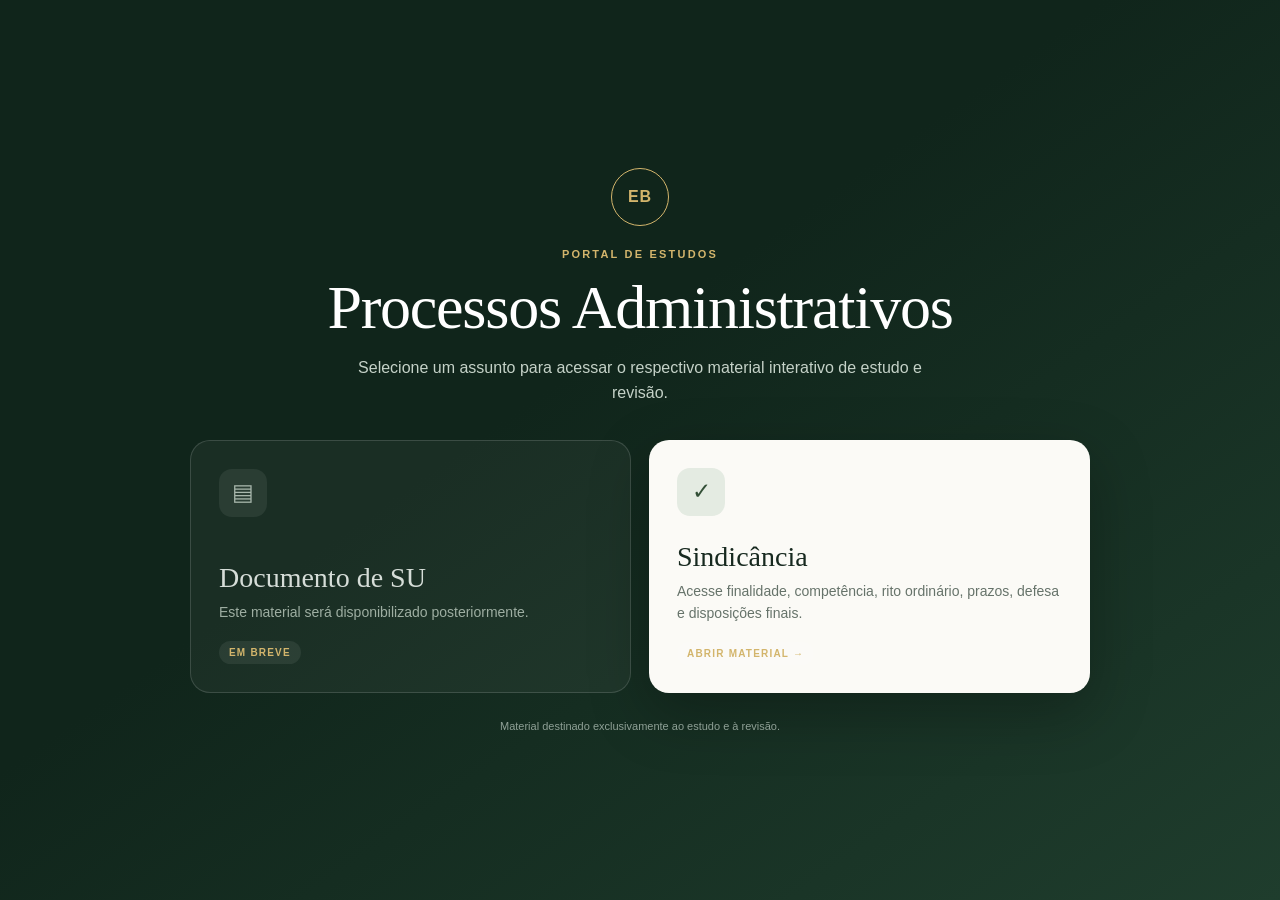
==== index.html @ 3c270062 "Otimizar portal para celulares" ====
<!doctype html>
<html lang="pt-BR">
<head>
  <meta charset="utf-8">
  <meta name="viewport" content="width=device-width,initial-scale=1">
  <title>Portal de Estudos Administrativos</title>
  <style>
    :root{--green:#173025;--olive:#324f36;--gold:#d3b56c;--cream:#f3f0e7;--paper:#fbfaf6;--ink:#17291f;--muted:#66736a}
    *{box-sizing:border-box}
    body{margin:0;min-height:100vh;background:linear-gradient(145deg,#10251b 0 43%,#1f3d2d 100%);color:#fff;font-family:Arial,sans-serif;display:grid;place-items:center;padding:24px}
    main{width:min(900px,100%)}
    header{text-align:center;margin-bottom:34px}
    .seal{width:58px;height:58px;border:1px solid var(--gold);border-radius:50%;display:grid;place-items:center;margin:0 auto 18px;color:var(--gold);font-weight:800;letter-spacing:.06em}
    .eyebrow{font-size:11px;letter-spacing:.2em;color:var(--gold);font-weight:700}
    h1{font:clamp(34px,7vw,62px) Georgia,serif;margin:10px 0 12px;letter-spacing:-.02em}
    header p{color:#c5d2c8;line-height:1.6;margin:0 auto;max-width:580px}
    .options{display:grid;grid-template-columns:1fr 1fr;gap:18px}
    .option{min-height:245px;border-radius:20px;padding:28px;display:flex;flex-direction:column;text-decoration:none;transition:.2s}
    .option .icon{width:48px;height:48px;border-radius:13px;display:grid;place-items:center;font-size:23px;margin-bottom:auto}
    .option h2{font:28px Georgia,serif;margin:25px 0 8px}
    .option p{line-height:1.55;margin:0;font-size:14px}
    .sindicancia{background:var(--paper);color:var(--ink);box-shadow:0 20px 60px #0004}
    .sindicancia .icon{background:#e4ebe2;color:var(--olive)}
    .sindicancia p{color:var(--muted)}
    .sindicancia:hover,.sindicancia:focus{transform:translateY(-5px);box-shadow:0 25px 65px #0006}
    .disabled{background:#ffffff0b;border:1px solid #ffffff25;color:#d6ddd8;cursor:not-allowed}
    .disabled .icon{background:#ffffff12;color:#a9b8ad}
    .disabled p{color:#9eaea2}
    .status{align-self:flex-start;margin-top:18px;padding:6px 10px;background:#ffffff12;border-radius:30px;color:var(--gold);font-size:10px;font-weight:bold;letter-spacing:.12em}
    footer{text-align:center;color:#8fa096;font-size:11px;margin-top:27px}
    @media(max-width:650px){
      body{min-height:100dvh;display:block;padding:max(18px,env(safe-area-inset-top)) 16px max(18px,env(safe-area-inset-bottom));background:linear-gradient(180deg,#10251b,#1f3d2d)}
      main{width:100%;max-width:520px;margin:0 auto}
      header{text-align:left;margin:0 0 24px;padding:8px 2px 0;display:grid;grid-template-columns:48px 1fr;column-gap:13px;align-items:center}
      .seal{width:48px;height:48px;margin:0;grid-row:1/3}
      .eyebrow{font-size:9px;align-self:end}
      h1{font-size:30px;line-height:1.05;margin:4px 0 0;align-self:start}
      header p{grid-column:1/-1;font-size:13px;line-height:1.45;margin:14px 0 0;color:#b9c8bc}
      .options{grid-template-columns:1fr;gap:12px}
      .option{min-height:0;border-radius:16px;padding:17px;display:grid;grid-template-columns:44px 1fr;grid-template-rows:auto auto auto;column-gap:14px;align-items:center}
      .option .icon{width:44px;height:44px;border-radius:11px;font-size:20px;margin:0;grid-row:1/3}
      .option h2{font-size:22px;line-height:1.1;margin:0 0 5px}
      .option p{font-size:12px;line-height:1.4}
      .status{grid-column:2;margin-top:11px;padding:5px 9px;font-size:9px}
      .sindicancia{order:-1;box-shadow:0 12px 30px #0003}
      .sindicancia:hover,.sindicancia:focus{transform:none}
      .disabled{opacity:.78}
      footer{margin-top:20px;font-size:10px}
    }
    @media(max-width:360px){h1{font-size:26px}.option{padding:15px}.option h2{font-size:20px}}
  </style>
</head>
<body>
  <main>
    <header>
      <div class="seal">EB</div>
      <span class="eyebrow">PORTAL DE ESTUDOS</span>
      <h1>Processos Administrativos</h1>
      <p>Selecione um assunto para acessar o respectivo material interativo de estudo e revisão.</p>
    </header>
    <section class="options">
      <div class="option disabled" aria-disabled="true">
        <div class="icon">▤</div>
        <h2>Documento de SU</h2>
        <p>Este material será disponibilizado posteriormente.</p>
        <span class="status">EM BREVE</span>
      </div>
      <a class="option sindicancia" href="sindicancia.html">
        <div class="icon">✓</div>
        <h2>Sindicância</h2>
        <p>Acesse finalidade, competência, rito ordinário, prazos, defesa e disposições finais.</p>
        <span class="status">ABRIR MATERIAL →</span>
      </a>
    </section>
    <footer>Material destinado exclusivamente ao estudo e à revisão.</footer>
  </main>
</body>
</html>
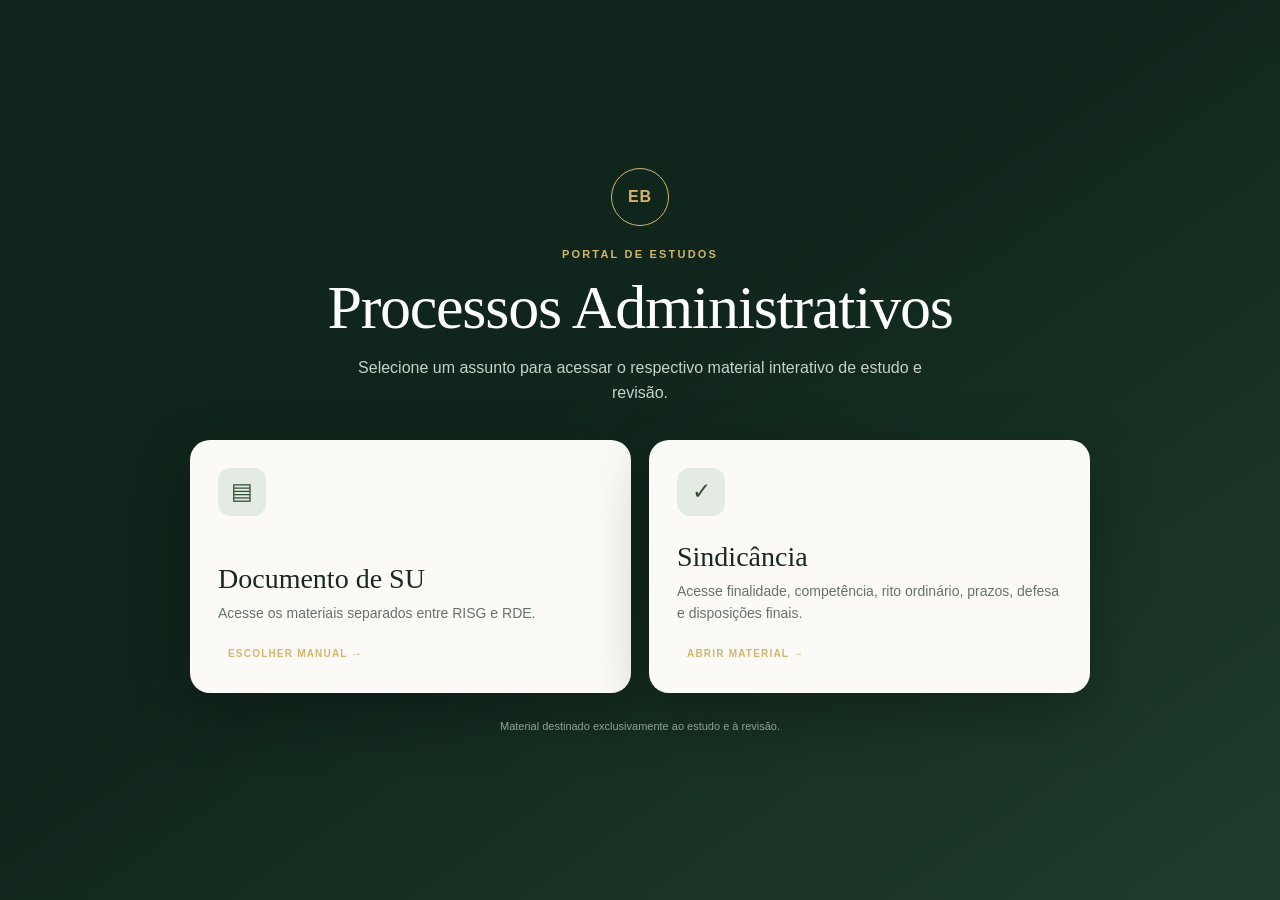
==== commit 5e248eb2: "Ativar acesso ao Documento de SU" ====
--- a/index.html
+++ b/index.html
@@ -19,10 +19,10 @@
     .option .icon{width:48px;height:48px;border-radius:13px;display:grid;place-items:center;font-size:23px;margin-bottom:auto}
     .option h2{font:28px Georgia,serif;margin:25px 0 8px}
     .option p{line-height:1.55;margin:0;font-size:14px}
-    .sindicancia{background:var(--paper);color:var(--ink);box-shadow:0 20px 60px #0004}
-    .sindicancia .icon{background:#e4ebe2;color:var(--olive)}
-    .sindicancia p{color:var(--muted)}
-    .sindicancia:hover,.sindicancia:focus{transform:translateY(-5px);box-shadow:0 25px 65px #0006}
+    .sindicancia,.documento{background:var(--paper);color:var(--ink);box-shadow:0 20px 60px #0004}
+    .sindicancia .icon,.documento .icon{background:#e4ebe2;color:var(--olive)}
+    .sindicancia p,.documento p{color:var(--muted)}
+    .sindicancia:hover,.sindicancia:focus,.documento:hover,.documento:focus{transform:translateY(-5px);box-shadow:0 25px 65px #0006}
     .disabled{background:#ffffff0b;border:1px solid #ffffff25;color:#d6ddd8;cursor:not-allowed}
     .disabled .icon{background:#ffffff12;color:#a9b8ad}
     .disabled p{color:#9eaea2}
@@ -43,7 +43,7 @@
       .option p{font-size:12px;line-height:1.4}
       .status{grid-column:2;margin-top:11px;padding:5px 9px;font-size:9px}
       .sindicancia{order:-1;box-shadow:0 12px 30px #0003}
-      .sindicancia:hover,.sindicancia:focus{transform:none}
+      .sindicancia:hover,.sindicancia:focus,.documento:hover,.documento:focus{transform:none}
       .disabled{opacity:.78}
       footer{margin-top:20px;font-size:10px}
     }
@@ -59,12 +59,12 @@
       <p>Selecione um assunto para acessar o respectivo material interativo de estudo e revisão.</p>
     </header>
     <section class="options">
-      <div class="option disabled" aria-disabled="true">
+      <a class="option documento" href="documento-su.html">
         <div class="icon">▤</div>
         <h2>Documento de SU</h2>
-        <p>Este material será disponibilizado posteriormente.</p>
-        <span class="status">EM BREVE</span>
-      </div>
+        <p>Acesse os materiais separados entre RISG e RDE.</p>
+        <span class="status">ESCOLHER MANUAL →</span>
+      </a>
       <a class="option sindicancia" href="sindicancia.html">
         <div class="icon">✓</div>
         <h2>Sindicância</h2>
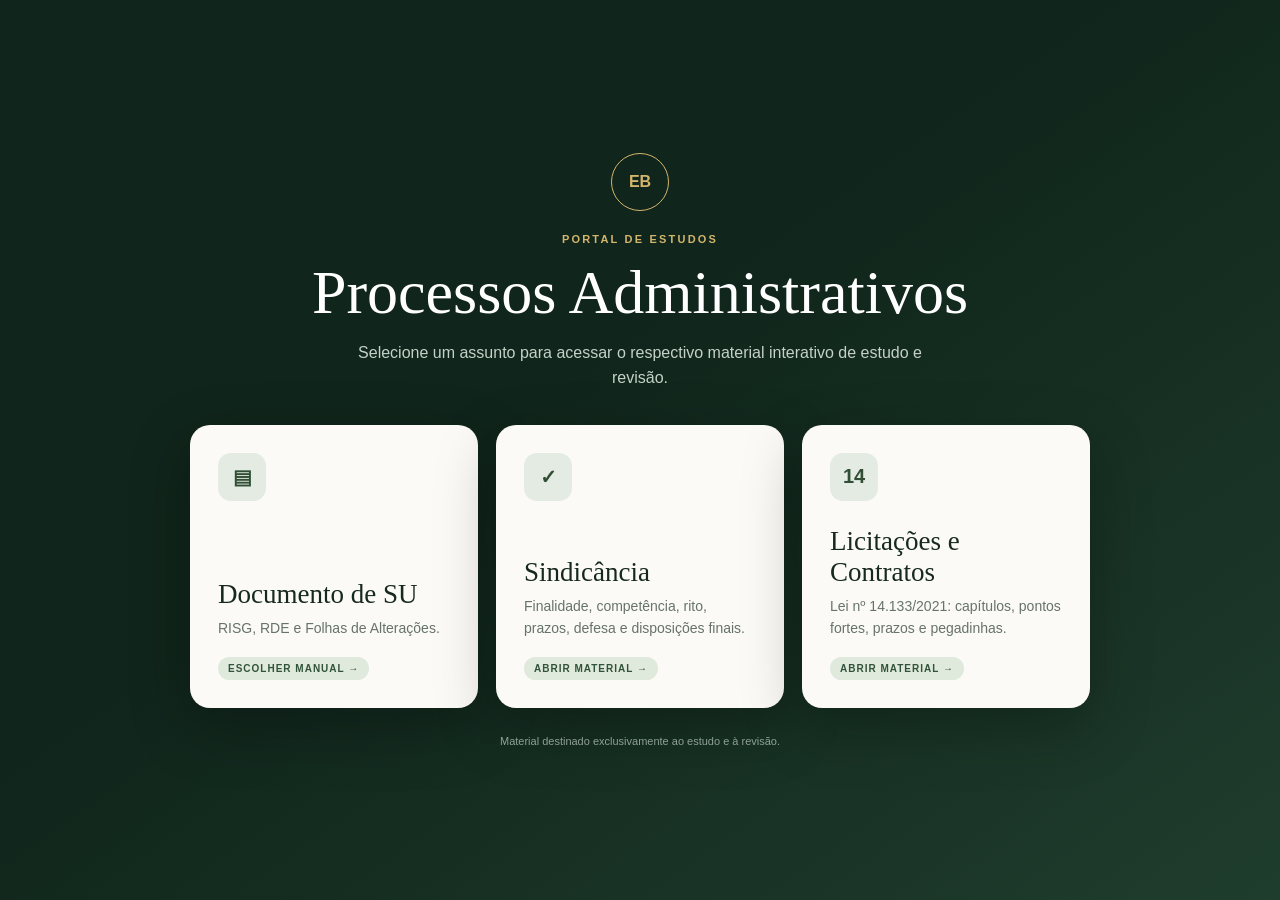
==== commit b384ccb4: "adiciona categoria de licitações e contratos" ====
--- a/index.html
+++ b/index.html
@@ -1,78 +1,2 @@
 <!doctype html>
-<html lang="pt-BR">
-<head>
-  <meta charset="utf-8">
-  <meta name="viewport" content="width=device-width,initial-scale=1">
-  <title>Portal de Estudos Administrativos</title>
-  <style>
-    :root{--green:#173025;--olive:#324f36;--gold:#d3b56c;--cream:#f3f0e7;--paper:#fbfaf6;--ink:#17291f;--muted:#66736a}
-    *{box-sizing:border-box}
-    body{margin:0;min-height:100vh;background:linear-gradient(145deg,#10251b 0 43%,#1f3d2d 100%);color:#fff;font-family:Arial,sans-serif;display:grid;place-items:center;padding:24px}
-    main{width:min(900px,100%)}
-    header{text-align:center;margin-bottom:34px}
-    .seal{width:58px;height:58px;border:1px solid var(--gold);border-radius:50%;display:grid;place-items:center;margin:0 auto 18px;color:var(--gold);font-weight:800;letter-spacing:.06em}
-    .eyebrow{font-size:11px;letter-spacing:.2em;color:var(--gold);font-weight:700}
-    h1{font:clamp(34px,7vw,62px) Georgia,serif;margin:10px 0 12px;letter-spacing:-.02em}
-    header p{color:#c5d2c8;line-height:1.6;margin:0 auto;max-width:580px}
-    .options{display:grid;grid-template-columns:1fr 1fr;gap:18px}
-    .option{min-height:245px;border-radius:20px;padding:28px;display:flex;flex-direction:column;text-decoration:none;transition:.2s}
-    .option .icon{width:48px;height:48px;border-radius:13px;display:grid;place-items:center;font-size:23px;margin-bottom:auto}
-    .option h2{font:28px Georgia,serif;margin:25px 0 8px}
-    .option p{line-height:1.55;margin:0;font-size:14px}
-    .sindicancia,.documento{background:var(--paper);color:var(--ink);box-shadow:0 20px 60px #0004}
-    .sindicancia .icon,.documento .icon{background:#e4ebe2;color:var(--olive)}
-    .sindicancia p,.documento p{color:var(--muted)}
-    .sindicancia:hover,.sindicancia:focus,.documento:hover,.documento:focus{transform:translateY(-5px);box-shadow:0 25px 65px #0006}
-    .disabled{background:#ffffff0b;border:1px solid #ffffff25;color:#d6ddd8;cursor:not-allowed}
-    .disabled .icon{background:#ffffff12;color:#a9b8ad}
-    .disabled p{color:#9eaea2}
-    .status{align-self:flex-start;margin-top:18px;padding:6px 10px;background:#ffffff12;border-radius:30px;color:var(--gold);font-size:10px;font-weight:bold;letter-spacing:.12em}
-    footer{text-align:center;color:#8fa096;font-size:11px;margin-top:27px}
-    @media(max-width:650px){
-      body{min-height:100dvh;display:block;padding:max(18px,env(safe-area-inset-top)) 16px max(18px,env(safe-area-inset-bottom));background:linear-gradient(180deg,#10251b,#1f3d2d)}
-      main{width:100%;max-width:520px;margin:0 auto}
-      header{text-align:left;margin:0 0 24px;padding:8px 2px 0;display:grid;grid-template-columns:48px 1fr;column-gap:13px;align-items:center}
-      .seal{width:48px;height:48px;margin:0;grid-row:1/3}
-      .eyebrow{font-size:9px;align-self:end}
-      h1{font-size:30px;line-height:1.05;margin:4px 0 0;align-self:start}
-      header p{grid-column:1/-1;font-size:13px;line-height:1.45;margin:14px 0 0;color:#b9c8bc}
-      .options{grid-template-columns:1fr;gap:12px}
-      .option{min-height:0;border-radius:16px;padding:17px;display:grid;grid-template-columns:44px 1fr;grid-template-rows:auto auto auto;column-gap:14px;align-items:center}
-      .option .icon{width:44px;height:44px;border-radius:11px;font-size:20px;margin:0;grid-row:1/3}
-      .option h2{font-size:22px;line-height:1.1;margin:0 0 5px}
-      .option p{font-size:12px;line-height:1.4}
-      .status{grid-column:2;margin-top:11px;padding:5px 9px;font-size:9px}
-      .sindicancia{order:-1;box-shadow:0 12px 30px #0003}
-      .sindicancia:hover,.sindicancia:focus,.documento:hover,.documento:focus{transform:none}
-      .disabled{opacity:.78}
-      footer{margin-top:20px;font-size:10px}
-    }
-    @media(max-width:360px){h1{font-size:26px}.option{padding:15px}.option h2{font-size:20px}}
-  </style>
-</head>
-<body>
-  <main>
-    <header>
-      <div class="seal">EB</div>
-      <span class="eyebrow">PORTAL DE ESTUDOS</span>
-      <h1>Processos Administrativos</h1>
-      <p>Selecione um assunto para acessar o respectivo material interativo de estudo e revisão.</p>
-    </header>
-    <section class="options">
-      <a class="option documento" href="documento-su.html">
-        <div class="icon">▤</div>
-        <h2>Documento de SU</h2>
-        <p>Acesse os materiais separados entre RISG e RDE.</p>
-        <span class="status">ESCOLHER MANUAL →</span>
-      </a>
-      <a class="option sindicancia" href="sindicancia.html">
-        <div class="icon">✓</div>
-        <h2>Sindicância</h2>
-        <p>Acesse finalidade, competência, rito ordinário, prazos, defesa e disposições finais.</p>
-        <span class="status">ABRIR MATERIAL →</span>
-      </a>
-    </section>
-    <footer>Material destinado exclusivamente ao estudo e à revisão.</footer>
-  </main>
-</body>
-</html>+<html lang="pt-BR"><head><meta charset="utf-8"><meta name="viewport" content="width=device-width,initial-scale=1"><title>Portal de Estudos Administrativos</title><style>:root{--green:#173025;--olive:#324f36;--gold:#d3b56c;--paper:#fbfaf6;--ink:#17291f;--muted:#66736a}*{box-sizing:border-box}body{margin:0;min-height:100vh;background:linear-gradient(145deg,#10251b 0 43%,#1f3d2d 100%);color:#fff;font-family:Arial,sans-serif;display:grid;place-items:center;padding:24px}main{width:min(900px,100%)}header{text-align:center;margin-bottom:34px}.seal{width:58px;height:58px;border:1px solid var(--gold);border-radius:50%;display:grid;place-items:center;margin:0 auto 18px;color:var(--gold);font-weight:800}.eyebrow{font-size:11px;letter-spacing:.2em;color:var(--gold);font-weight:700}h1{font:clamp(34px,7vw,62px) Georgia,serif;margin:10px 0 12px}header p{color:#c5d2c8;line-height:1.6;margin:0 auto;max-width:580px}.options{display:grid;grid-template-columns:repeat(3,1fr);gap:18px}.option{min-height:245px;border-radius:20px;padding:28px;display:flex;flex-direction:column;text-decoration:none;transition:.2s;background:var(--paper);color:var(--ink);box-shadow:0 20px 60px #0004}.icon{width:48px;height:48px;border-radius:13px;display:grid;place-items:center;font-size:20px;font-weight:bold;margin-bottom:auto;background:#e4ebe2;color:var(--olive)}.option h2{font:27px Georgia,serif;margin:25px 0 8px}.option p{line-height:1.55;margin:0;font-size:14px;color:var(--muted)}.option:hover{transform:translateY(-5px);box-shadow:0 25px 65px #0006}.status{align-self:flex-start;margin-top:18px;padding:6px 10px;background:#dfe9dc;border-radius:30px;color:#31533b;font-size:10px;font-weight:bold;letter-spacing:.1em}footer{text-align:center;color:#8fa096;font-size:11px;margin-top:27px}@media(max-width:700px){body{min-height:100dvh;display:block;padding:max(18px,env(safe-area-inset-top)) 16px max(18px,env(safe-area-inset-bottom));background:linear-gradient(180deg,#10251b,#1f3d2d)}main{max-width:520px;margin:auto}header{text-align:left;margin:0 0 24px;padding:8px 2px 0;display:grid;grid-template-columns:48px 1fr;column-gap:13px;align-items:center}.seal{width:48px;height:48px;margin:0;grid-row:1/3}.eyebrow{font-size:9px;align-self:end}h1{font-size:30px;line-height:1.05;margin:4px 0 0;align-self:start}header p{grid-column:1/-1;font-size:13px;line-height:1.45;margin:14px 0 0}.options{grid-template-columns:1fr;gap:12px}.option{min-height:0;border-radius:16px;padding:17px;display:grid;grid-template-columns:44px 1fr;grid-template-rows:auto auto auto;column-gap:14px;align-items:center}.icon{width:44px;height:44px;border-radius:11px;font-size:16px;margin:0;grid-row:1/3}.option h2{font-size:22px;line-height:1.1;margin:0 0 5px}.option p{font-size:12px;line-height:1.4}.status{grid-column:2;margin-top:11px;padding:5px 9px;font-size:9px}.option:hover{transform:none}footer{margin-top:20px;font-size:10px}}</style></head><body><main><header><div class="seal">EB</div><span class="eyebrow">PORTAL DE ESTUDOS</span><h1>Processos Administrativos</h1><p>Selecione um assunto para acessar o respectivo material interativo de estudo e revisão.</p></header><section class="options"><a class="option" href="documento-su.html"><div class="icon">▤</div><h2>Documento de SU</h2><p>RISG, RDE e Folhas de Alterações.</p><span class="status">ESCOLHER MANUAL →</span></a><a class="option" href="sindicancia.html"><div class="icon">✓</div><h2>Sindicância</h2><p>Finalidade, competência, rito, prazos, defesa e disposições finais.</p><span class="status">ABRIR MATERIAL →</span></a><a class="option" href="licitacoes-contratos.html"><div class="icon">14</div><h2>Licitações e Contratos</h2><p>Lei nº 14.133/2021: capítulos, pontos fortes, prazos e pegadinhas.</p><span class="status">ABRIR MATERIAL →</span></a></section><footer>Material destinado exclusivamente ao estudo e à revisão.</footer></main></body></html>
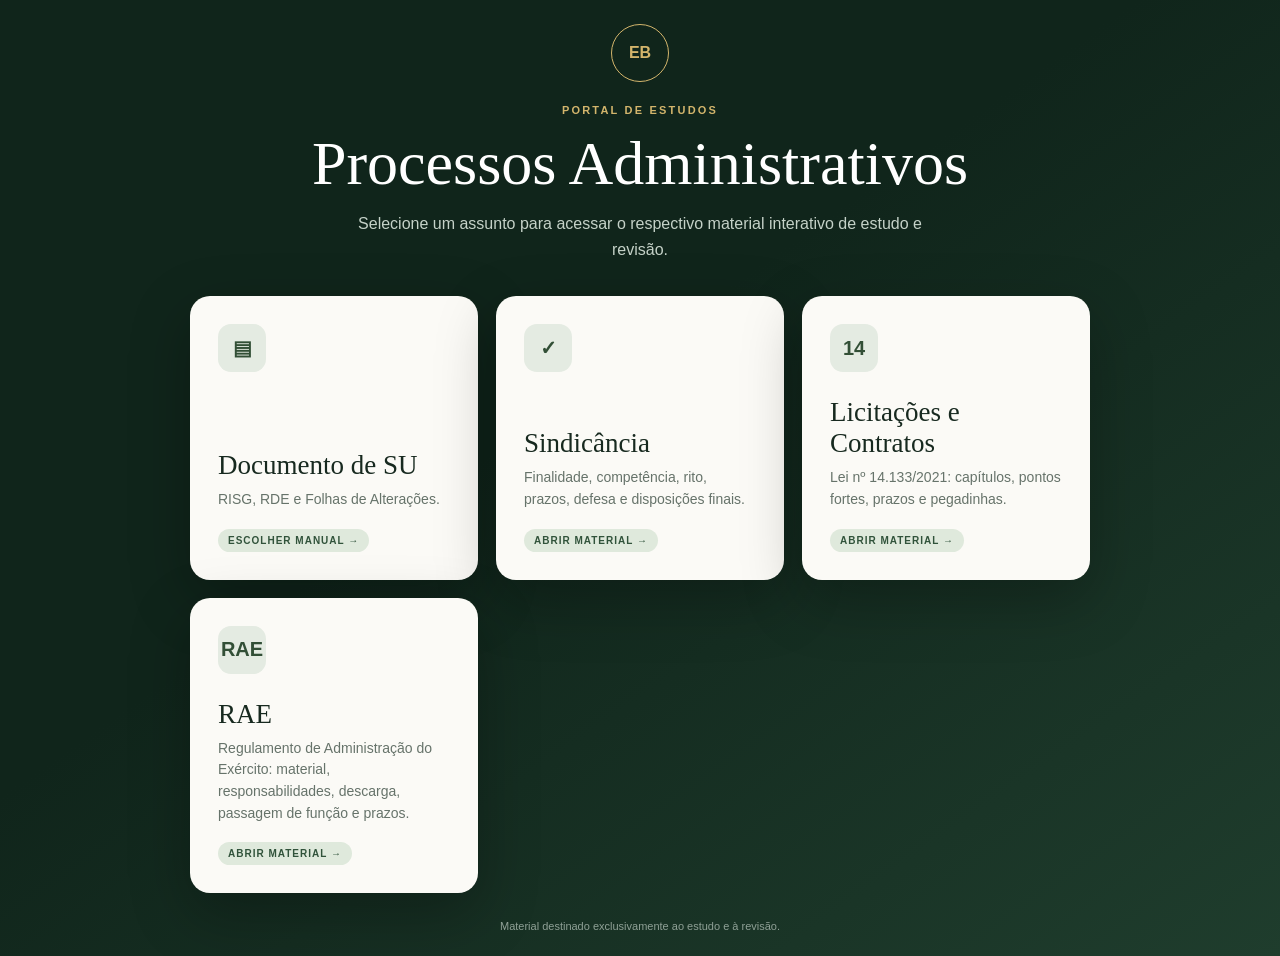
==== commit ae909937: "Adiciona RAE ao portal de estudos" ====
--- a/index.html
+++ b/index.html
@@ -1,2 +1,2 @@
 <!doctype html>
-<html lang="pt-BR"><head><meta charset="utf-8"><meta name="viewport" content="width=device-width,initial-scale=1"><title>Portal de Estudos Administrativos</title><style>:root{--green:#173025;--olive:#324f36;--gold:#d3b56c;--paper:#fbfaf6;--ink:#17291f;--muted:#66736a}*{box-sizing:border-box}body{margin:0;min-height:100vh;background:linear-gradient(145deg,#10251b 0 43%,#1f3d2d 100%);color:#fff;font-family:Arial,sans-serif;display:grid;place-items:center;padding:24px}main{width:min(900px,100%)}header{text-align:center;margin-bottom:34px}.seal{width:58px;height:58px;border:1px solid var(--gold);border-radius:50%;display:grid;place-items:center;margin:0 auto 18px;color:var(--gold);font-weight:800}.eyebrow{font-size:11px;letter-spacing:.2em;color:var(--gold);font-weight:700}h1{font:clamp(34px,7vw,62px) Georgia,serif;margin:10px 0 12px}header p{color:#c5d2c8;line-height:1.6;margin:0 auto;max-width:580px}.options{display:grid;grid-template-columns:repeat(3,1fr);gap:18px}.option{min-height:245px;border-radius:20px;padding:28px;display:flex;flex-direction:column;text-decoration:none;transition:.2s;background:var(--paper);color:var(--ink);box-shadow:0 20px 60px #0004}.icon{width:48px;height:48px;border-radius:13px;display:grid;place-items:center;font-size:20px;font-weight:bold;margin-bottom:auto;background:#e4ebe2;color:var(--olive)}.option h2{font:27px Georgia,serif;margin:25px 0 8px}.option p{line-height:1.55;margin:0;font-size:14px;color:var(--muted)}.option:hover{transform:translateY(-5px);box-shadow:0 25px 65px #0006}.status{align-self:flex-start;margin-top:18px;padding:6px 10px;background:#dfe9dc;border-radius:30px;color:#31533b;font-size:10px;font-weight:bold;letter-spacing:.1em}footer{text-align:center;color:#8fa096;font-size:11px;margin-top:27px}@media(max-width:700px){body{min-height:100dvh;display:block;padding:max(18px,env(safe-area-inset-top)) 16px max(18px,env(safe-area-inset-bottom));background:linear-gradient(180deg,#10251b,#1f3d2d)}main{max-width:520px;margin:auto}header{text-align:left;margin:0 0 24px;padding:8px 2px 0;display:grid;grid-template-columns:48px 1fr;column-gap:13px;align-items:center}.seal{width:48px;height:48px;margin:0;grid-row:1/3}.eyebrow{font-size:9px;align-self:end}h1{font-size:30px;line-height:1.05;margin:4px 0 0;align-self:start}header p{grid-column:1/-1;font-size:13px;line-height:1.45;margin:14px 0 0}.options{grid-template-columns:1fr;gap:12px}.option{min-height:0;border-radius:16px;padding:17px;display:grid;grid-template-columns:44px 1fr;grid-template-rows:auto auto auto;column-gap:14px;align-items:center}.icon{width:44px;height:44px;border-radius:11px;font-size:16px;margin:0;grid-row:1/3}.option h2{font-size:22px;line-height:1.1;margin:0 0 5px}.option p{font-size:12px;line-height:1.4}.status{grid-column:2;margin-top:11px;padding:5px 9px;font-size:9px}.option:hover{transform:none}footer{margin-top:20px;font-size:10px}}</style></head><body><main><header><div class="seal">EB</div><span class="eyebrow">PORTAL DE ESTUDOS</span><h1>Processos Administrativos</h1><p>Selecione um assunto para acessar o respectivo material interativo de estudo e revisão.</p></header><section class="options"><a class="option" href="documento-su.html"><div class="icon">▤</div><h2>Documento de SU</h2><p>RISG, RDE e Folhas de Alterações.</p><span class="status">ESCOLHER MANUAL →</span></a><a class="option" href="sindicancia.html"><div class="icon">✓</div><h2>Sindicância</h2><p>Finalidade, competência, rito, prazos, defesa e disposições finais.</p><span class="status">ABRIR MATERIAL →</span></a><a class="option" href="licitacoes-contratos.html"><div class="icon">14</div><h2>Licitações e Contratos</h2><p>Lei nº 14.133/2021: capítulos, pontos fortes, prazos e pegadinhas.</p><span class="status">ABRIR MATERIAL →</span></a></section><footer>Material destinado exclusivamente ao estudo e à revisão.</footer></main></body></html>+<html lang="pt-BR"><head><meta charset="utf-8"><meta name="viewport" content="width=device-width,initial-scale=1"><title>Portal de Estudos Administrativos</title><style>:root{--green:#173025;--olive:#324f36;--gold:#d3b56c;--paper:#fbfaf6;--ink:#17291f;--muted:#66736a}*{box-sizing:border-box}body{margin:0;min-height:100vh;background:linear-gradient(145deg,#10251b 0 43%,#1f3d2d 100%);color:#fff;font-family:Arial,sans-serif;display:grid;place-items:center;padding:24px}main{width:min(900px,100%)}header{text-align:center;margin-bottom:34px}.seal{width:58px;height:58px;border:1px solid var(--gold);border-radius:50%;display:grid;place-items:center;margin:0 auto 18px;color:var(--gold);font-weight:800}.eyebrow{font-size:11px;letter-spacing:.2em;color:var(--gold);font-weight:700}h1{font:clamp(34px,7vw,62px) Georgia,serif;margin:10px 0 12px}header p{color:#c5d2c8;line-height:1.6;margin:0 auto;max-width:580px}.options{display:grid;grid-template-columns:repeat(3,1fr);gap:18px}.option{min-height:245px;border-radius:20px;padding:28px;display:flex;flex-direction:column;text-decoration:none;transition:.2s;background:var(--paper);color:var(--ink);box-shadow:0 20px 60px #0004}.icon{width:48px;height:48px;border-radius:13px;display:grid;place-items:center;font-size:20px;font-weight:bold;margin-bottom:auto;background:#e4ebe2;color:var(--olive)}.option h2{font:27px Georgia,serif;margin:25px 0 8px}.option p{line-height:1.55;margin:0;font-size:14px;color:var(--muted)}.option:hover{transform:translateY(-5px);box-shadow:0 25px 65px #0006}.status{align-self:flex-start;margin-top:18px;padding:6px 10px;background:#dfe9dc;border-radius:30px;color:#31533b;font-size:10px;font-weight:bold;letter-spacing:.1em}footer{text-align:center;color:#8fa096;font-size:11px;margin-top:27px}@media(max-width:700px){body{min-height:100dvh;display:block;padding:max(18px,env(safe-area-inset-top)) 16px max(18px,env(safe-area-inset-bottom));background:linear-gradient(180deg,#10251b,#1f3d2d)}main{max-width:520px;margin:auto}header{text-align:left;margin:0 0 24px;padding:8px 2px 0;display:grid;grid-template-columns:48px 1fr;column-gap:13px;align-items:center}.seal{width:48px;height:48px;margin:0;grid-row:1/3}.eyebrow{font-size:9px;align-self:end}h1{font-size:30px;line-height:1.05;margin:4px 0 0;align-self:start}header p{grid-column:1/-1;font-size:13px;line-height:1.45;margin:14px 0 0}.options{grid-template-columns:1fr;gap:12px}.option{min-height:0;border-radius:16px;padding:17px;display:grid;grid-template-columns:44px 1fr;grid-template-rows:auto auto auto;column-gap:14px;align-items:center}.icon{width:44px;height:44px;border-radius:11px;font-size:16px;margin:0;grid-row:1/3}.option h2{font-size:22px;line-height:1.1;margin:0 0 5px}.option p{font-size:12px;line-height:1.4}.status{grid-column:2;margin-top:11px;padding:5px 9px;font-size:9px}.option:hover{transform:none}footer{margin-top:20px;font-size:10px}}</style></head><body><main><header><div class="seal">EB</div><span class="eyebrow">PORTAL DE ESTUDOS</span><h1>Processos Administrativos</h1><p>Selecione um assunto para acessar o respectivo material interativo de estudo e revisão.</p></header><section class="options"><a class="option" href="documento-su.html"><div class="icon">▤</div><h2>Documento de SU</h2><p>RISG, RDE e Folhas de Alterações.</p><span class="status">ESCOLHER MANUAL →</span></a><a class="option" href="sindicancia.html"><div class="icon">✓</div><h2>Sindicância</h2><p>Finalidade, competência, rito, prazos, defesa e disposições finais.</p><span class="status">ABRIR MATERIAL →</span></a><a class="option" href="licitacoes-contratos.html"><div class="icon">14</div><h2>Licitações e Contratos</h2><p>Lei nº 14.133/2021: capítulos, pontos fortes, prazos e pegadinhas.</p><span class="status">ABRIR MATERIAL →</span></a><a class="option" href="rae.html"><div class="icon">RAE</div><h2>RAE</h2><p>Regulamento de Administração do Exército: material, responsabilidades, descarga, passagem de função e prazos.</p><span class="status">ABRIR MATERIAL →</span></a></section><footer>Material destinado exclusivamente ao estudo e à revisão.</footer></main></body></html>
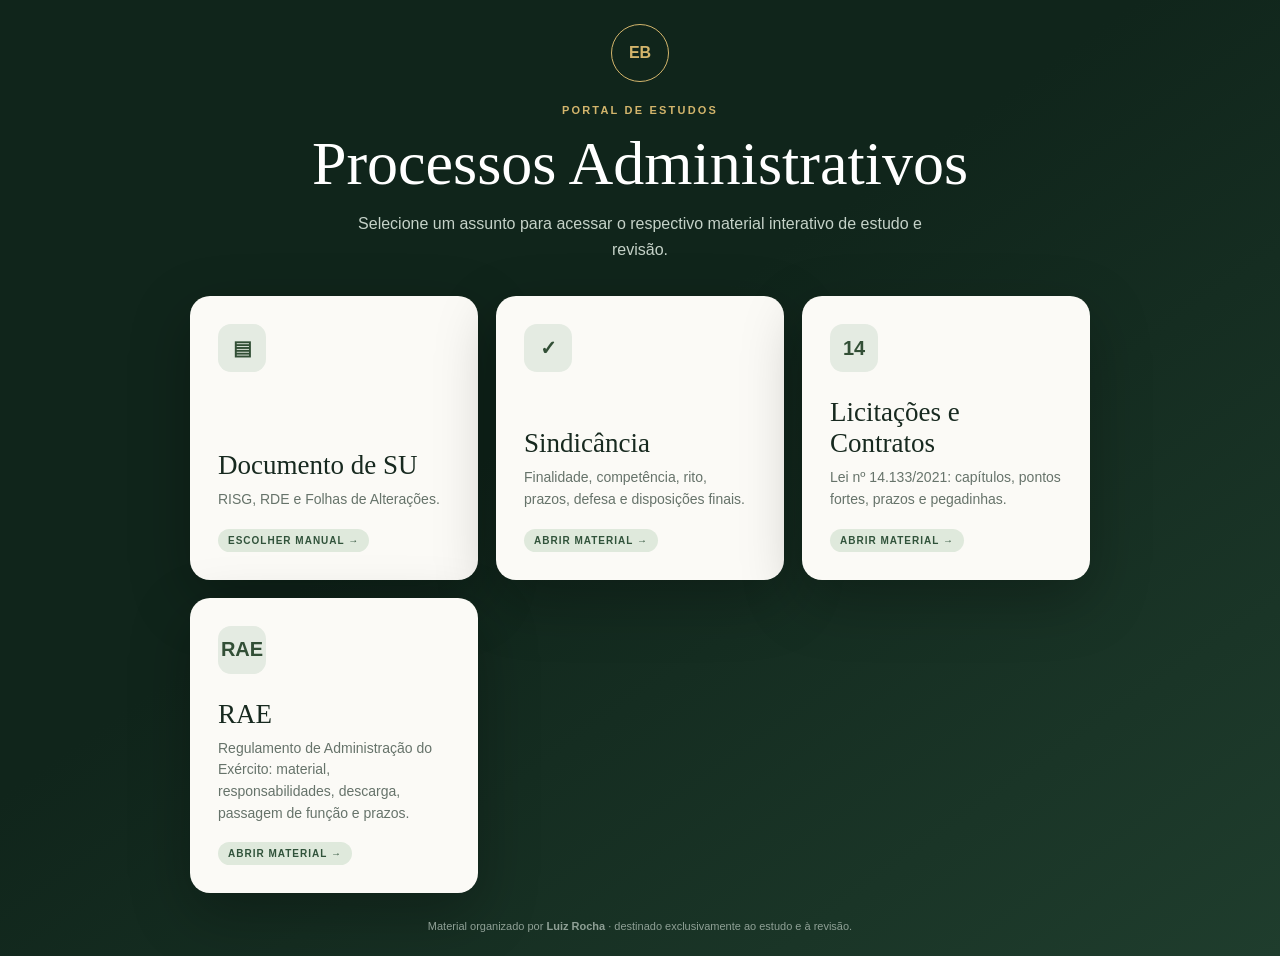
==== commit 919d21d5: "Exibe autoria no rodapé do portal" ====
--- a/index.html
+++ b/index.html
@@ -1,2 +1,2 @@
 <!doctype html>
-<html lang="pt-BR"><head><meta charset="utf-8"><meta name="viewport" content="width=device-width,initial-scale=1"><title>Portal de Estudos Administrativos</title><style>:root{--green:#173025;--olive:#324f36;--gold:#d3b56c;--paper:#fbfaf6;--ink:#17291f;--muted:#66736a}*{box-sizing:border-box}body{margin:0;min-height:100vh;background:linear-gradient(145deg,#10251b 0 43%,#1f3d2d 100%);color:#fff;font-family:Arial,sans-serif;display:grid;place-items:center;padding:24px}main{width:min(900px,100%)}header{text-align:center;margin-bottom:34px}.seal{width:58px;height:58px;border:1px solid var(--gold);border-radius:50%;display:grid;place-items:center;margin:0 auto 18px;color:var(--gold);font-weight:800}.eyebrow{font-size:11px;letter-spacing:.2em;color:var(--gold);font-weight:700}h1{font:clamp(34px,7vw,62px) Georgia,serif;margin:10px 0 12px}header p{color:#c5d2c8;line-height:1.6;margin:0 auto;max-width:580px}.options{display:grid;grid-template-columns:repeat(3,1fr);gap:18px}.option{min-height:245px;border-radius:20px;padding:28px;display:flex;flex-direction:column;text-decoration:none;transition:.2s;background:var(--paper);color:var(--ink);box-shadow:0 20px 60px #0004}.icon{width:48px;height:48px;border-radius:13px;display:grid;place-items:center;font-size:20px;font-weight:bold;margin-bottom:auto;background:#e4ebe2;color:var(--olive)}.option h2{font:27px Georgia,serif;margin:25px 0 8px}.option p{line-height:1.55;margin:0;font-size:14px;color:var(--muted)}.option:hover{transform:translateY(-5px);box-shadow:0 25px 65px #0006}.status{align-self:flex-start;margin-top:18px;padding:6px 10px;background:#dfe9dc;border-radius:30px;color:#31533b;font-size:10px;font-weight:bold;letter-spacing:.1em}footer{text-align:center;color:#8fa096;font-size:11px;margin-top:27px}@media(max-width:700px){body{min-height:100dvh;display:block;padding:max(18px,env(safe-area-inset-top)) 16px max(18px,env(safe-area-inset-bottom));background:linear-gradient(180deg,#10251b,#1f3d2d)}main{max-width:520px;margin:auto}header{text-align:left;margin:0 0 24px;padding:8px 2px 0;display:grid;grid-template-columns:48px 1fr;column-gap:13px;align-items:center}.seal{width:48px;height:48px;margin:0;grid-row:1/3}.eyebrow{font-size:9px;align-self:end}h1{font-size:30px;line-height:1.05;margin:4px 0 0;align-self:start}header p{grid-column:1/-1;font-size:13px;line-height:1.45;margin:14px 0 0}.options{grid-template-columns:1fr;gap:12px}.option{min-height:0;border-radius:16px;padding:17px;display:grid;grid-template-columns:44px 1fr;grid-template-rows:auto auto auto;column-gap:14px;align-items:center}.icon{width:44px;height:44px;border-radius:11px;font-size:16px;margin:0;grid-row:1/3}.option h2{font-size:22px;line-height:1.1;margin:0 0 5px}.option p{font-size:12px;line-height:1.4}.status{grid-column:2;margin-top:11px;padding:5px 9px;font-size:9px}.option:hover{transform:none}footer{margin-top:20px;font-size:10px}}</style></head><body><main><header><div class="seal">EB</div><span class="eyebrow">PORTAL DE ESTUDOS</span><h1>Processos Administrativos</h1><p>Selecione um assunto para acessar o respectivo material interativo de estudo e revisão.</p></header><section class="options"><a class="option" href="documento-su.html"><div class="icon">▤</div><h2>Documento de SU</h2><p>RISG, RDE e Folhas de Alterações.</p><span class="status">ESCOLHER MANUAL →</span></a><a class="option" href="sindicancia.html"><div class="icon">✓</div><h2>Sindicância</h2><p>Finalidade, competência, rito, prazos, defesa e disposições finais.</p><span class="status">ABRIR MATERIAL →</span></a><a class="option" href="licitacoes-contratos.html"><div class="icon">14</div><h2>Licitações e Contratos</h2><p>Lei nº 14.133/2021: capítulos, pontos fortes, prazos e pegadinhas.</p><span class="status">ABRIR MATERIAL →</span></a><a class="option" href="rae.html"><div class="icon">RAE</div><h2>RAE</h2><p>Regulamento de Administração do Exército: material, responsabilidades, descarga, passagem de função e prazos.</p><span class="status">ABRIR MATERIAL →</span></a></section><footer>Material destinado exclusivamente ao estudo e à revisão.</footer></main></body></html>+<html lang="pt-BR"><head><meta charset="utf-8"><meta name="viewport" content="width=device-width,initial-scale=1"><title>Portal de Estudos Administrativos</title><link rel="stylesheet" href="css/style.css"><style>:root{--green:#173025;--olive:#324f36;--gold:#d3b56c;--paper:#fbfaf6;--ink:#17291f;--muted:#66736a}body{min-height:100vh;background:linear-gradient(145deg,#10251b 0 43%,#1f3d2d 100%);color:#fff;display:grid;place-items:center;padding:24px}main{width:min(900px,100%)}header{text-align:center;margin-bottom:34px}.seal{width:58px;height:58px;border:1px solid var(--gold);border-radius:50%;display:grid;place-items:center;margin:0 auto 18px;color:var(--gold);font-weight:800}.eyebrow{font-size:11px;letter-spacing:.2em;color:var(--gold);font-weight:700}h1{font:clamp(34px,7vw,62px) Georgia,serif;margin:10px 0 12px}header p{color:#c5d2c8;line-height:1.6;margin:0 auto;max-width:580px}.options{display:grid;grid-template-columns:repeat(3,1fr);gap:18px}.option{min-height:245px;border-radius:20px;padding:28px;display:flex;flex-direction:column;text-decoration:none;transition:.2s;background:var(--paper);color:var(--ink);box-shadow:0 20px 60px #0004}.icon{width:48px;height:48px;border-radius:13px;display:grid;place-items:center;font-size:20px;font-weight:bold;margin-bottom:auto;background:#e4ebe2;color:var(--olive)}.option h2{font:27px Georgia,serif;margin:25px 0 8px}.option p{line-height:1.55;margin:0;font-size:14px;color:var(--muted)}.option:hover{transform:translateY(-5px);box-shadow:0 25px 65px #0006}.status{align-self:flex-start;margin-top:18px;padding:6px 10px;background:#dfe9dc;border-radius:30px;color:#31533b;font-size:10px;font-weight:bold;letter-spacing:.1em}footer{text-align:center;color:#8fa096;font-size:11px;margin-top:27px}@media(max-width:700px){body{min-height:100dvh;display:block;padding:max(18px,env(safe-area-inset-top)) 16px max(18px,env(safe-area-inset-bottom));background:linear-gradient(180deg,#10251b,#1f3d2d)}main{max-width:520px;margin:auto}header{text-align:left;margin:0 0 24px;padding:8px 2px 0;display:grid;grid-template-columns:48px 1fr;column-gap:13px;align-items:center}.seal{width:48px;height:48px;margin:0;grid-row:1/3}.eyebrow{font-size:9px;align-self:end}h1{font-size:30px;line-height:1.05;margin:4px 0 0;align-self:start}header p{grid-column:1/-1;font-size:13px;line-height:1.45;margin:14px 0 0}.options{grid-template-columns:1fr;gap:12px}.option{min-height:0;border-radius:16px;padding:17px;display:grid;grid-template-columns:44px 1fr;grid-template-rows:auto auto auto;column-gap:14px;align-items:center}.icon{width:44px;height:44px;border-radius:11px;font-size:16px;margin:0;grid-row:1/3}.option h2{font-size:22px;line-height:1.1;margin:0 0 5px}.option p{font-size:12px;line-height:1.4}.status{grid-column:2;margin-top:11px;padding:5px 9px;font-size:9px}.option:hover{transform:none}footer{margin-top:20px;font-size:10px}}</style></head><body><main><header><div class="seal">EB</div><span class="eyebrow">PORTAL DE ESTUDOS</span><h1>Processos Administrativos</h1><p>Selecione um assunto para acessar o respectivo material interativo de estudo e revisão.</p></header><section class="options"><a class="option" href="documento-su.html"><div class="icon">▤</div><h2>Documento de SU</h2><p>RISG, RDE e Folhas de Alterações.</p><span class="status">ESCOLHER MANUAL →</span></a><a class="option" href="sindicancia.html"><div class="icon">✓</div><h2>Sindicância</h2><p>Finalidade, competência, rito, prazos, defesa e disposições finais.</p><span class="status">ABRIR MATERIAL →</span></a><a class="option" href="licitacoes-contratos.html"><div class="icon">14</div><h2>Licitações e Contratos</h2><p>Lei nº 14.133/2021: capítulos, pontos fortes, prazos e pegadinhas.</p><span class="status">ABRIR MATERIAL →</span></a><a class="option" href="rae.html"><div class="icon">RAE</div><h2>RAE</h2><p>Regulamento de Administração do Exército: material, responsabilidades, descarga, passagem de função e prazos.</p><span class="status">ABRIR MATERIAL →</span></a></section><footer>Material organizado por <strong>Luiz Rocha</strong> · destinado exclusivamente ao estudo e à revisão.</footer></main></body></html>
--- a/css/style.css
+++ b/css/style.css
@@ -0,0 +1,145 @@
+/* ADM — base visual compartilhada
+   Componentes comuns para todas as páginas do portal. */
+
+:root {
+  --adm-green: #173025;
+  --adm-green-2: #31533b;
+  --adm-gold: #d3b56c;
+  --adm-bg: #f1efe7;
+  --adm-paper: #fbfaf6;
+  --adm-ink: #17291f;
+  --adm-muted: #66736a;
+  --adm-line: #d8d8cc;
+  --adm-red: #a84a37;
+  --adm-blue: #315f73;
+  --adm-highlight: #fff1a8;
+
+  /* aliases para manter compatibilidade com as páginas existentes */
+  --g: var(--adm-green);
+  --green: var(--adm-green);
+  --g2: var(--adm-green-2);
+  --olive: var(--adm-green-2);
+  --gold: var(--adm-gold);
+  --cream: var(--adm-bg);
+  --bg: var(--adm-bg);
+  --paper: var(--adm-paper);
+  --ink: var(--adm-ink);
+  --muted: var(--adm-muted);
+  --line: var(--adm-line);
+  --red: var(--adm-red);
+  --hl: var(--adm-highlight);
+}
+
+html { scroll-behavior: smooth; }
+* { box-sizing: border-box; }
+body { margin: 0; font-family: Arial, sans-serif; }
+button, input { font: inherit; }
+button { cursor: pointer; }
+
+/* Navegação padrão */
+.adm-actions,
+.page-actions {
+  display: flex;
+  gap: 8px;
+}
+.adm-actions a,
+.adm-actions button,
+.page-actions a,
+.page-actions button {
+  border: 1px solid #ffffff35;
+  background: var(--adm-green);
+  color: #fff;
+  text-decoration: none;
+  border-radius: 30px;
+  padding: 9px 13px;
+  font: 700 12px Arial, sans-serif;
+  cursor: pointer;
+}
+
+/* Componentes semânticos de estudo */
+.study-box {
+  border: 1px solid var(--adm-line);
+  border-left: 5px solid var(--adm-green-2);
+  background: var(--adm-paper);
+  border-radius: 12px;
+  padding: 16px 18px;
+  margin: 14px 0;
+}
+.study-box > strong:first-child {
+  display: block;
+  margin-bottom: 7px;
+  font-size: 11px;
+  letter-spacing: .08em;
+}
+.study-box p:last-child { margin-bottom: 0; }
+
+.regra { border-left-color: var(--adm-green-2); background: #e5eee3; }
+.excecao { border-left-color: var(--adm-blue); background: #e7eef1; }
+.pegadinha { border-left-color: var(--adm-red); background: #f4e7e3; }
+.decore { border-left-color: var(--adm-gold); background: #fff7df; }
+.prazo { border-left-color: var(--adm-gold); background: #f3ecdc; }
+
+.regra > strong:first-child { color: var(--adm-green-2); }
+.excecao > strong:first-child { color: var(--adm-blue); }
+.pegadinha > strong:first-child { color: var(--adm-red); }
+.decore > strong:first-child,
+.prazo > strong:first-child { color: #795c1f; }
+
+/* Chips / etiquetas */
+.adm-tag {
+  display: inline-block;
+  background: #e2eadf;
+  color: var(--adm-green-2);
+  border-radius: 30px;
+  padding: 5px 9px;
+  font-size: 10px;
+  font-weight: 800;
+  letter-spacing: .04em;
+}
+
+/* Cards compartilhados para novas páginas/refatorações */
+.adm-card {
+  background: var(--adm-paper);
+  border: 1px solid var(--adm-line);
+  border-radius: 17px;
+  padding: 20px;
+}
+.adm-card h2,
+.adm-card h3 { margin-top: 0; }
+
+/* Linha de prazo reutilizável */
+.adm-deadline {
+  display: grid;
+  grid-template-columns: 1fr auto;
+  gap: 10px;
+  align-items: center;
+  border-bottom: 1px solid var(--adm-line);
+  padding: 9px 0;
+}
+.adm-deadline strong { color: var(--adm-red); }
+
+/* Destaque para memorização */
+.adm-memory {
+  padding: 12px 14px;
+  border-radius: 11px;
+  background: var(--adm-green);
+  color: #fff;
+  line-height: 1.5;
+}
+
+/* Acessibilidade */
+a:focus-visible,
+button:focus-visible,
+input:focus-visible {
+  outline: 3px solid var(--adm-gold);
+  outline-offset: 3px;
+}
+
+@media (max-width: 700px) {
+  .adm-card { padding: 17px; border-radius: 15px; }
+  .adm-deadline { grid-template-columns: 1fr; }
+  .adm-actions a,
+  .adm-actions button,
+  .page-actions a,
+  .page-actions button { padding: 9px 11px; font-size: 11px; }
+}
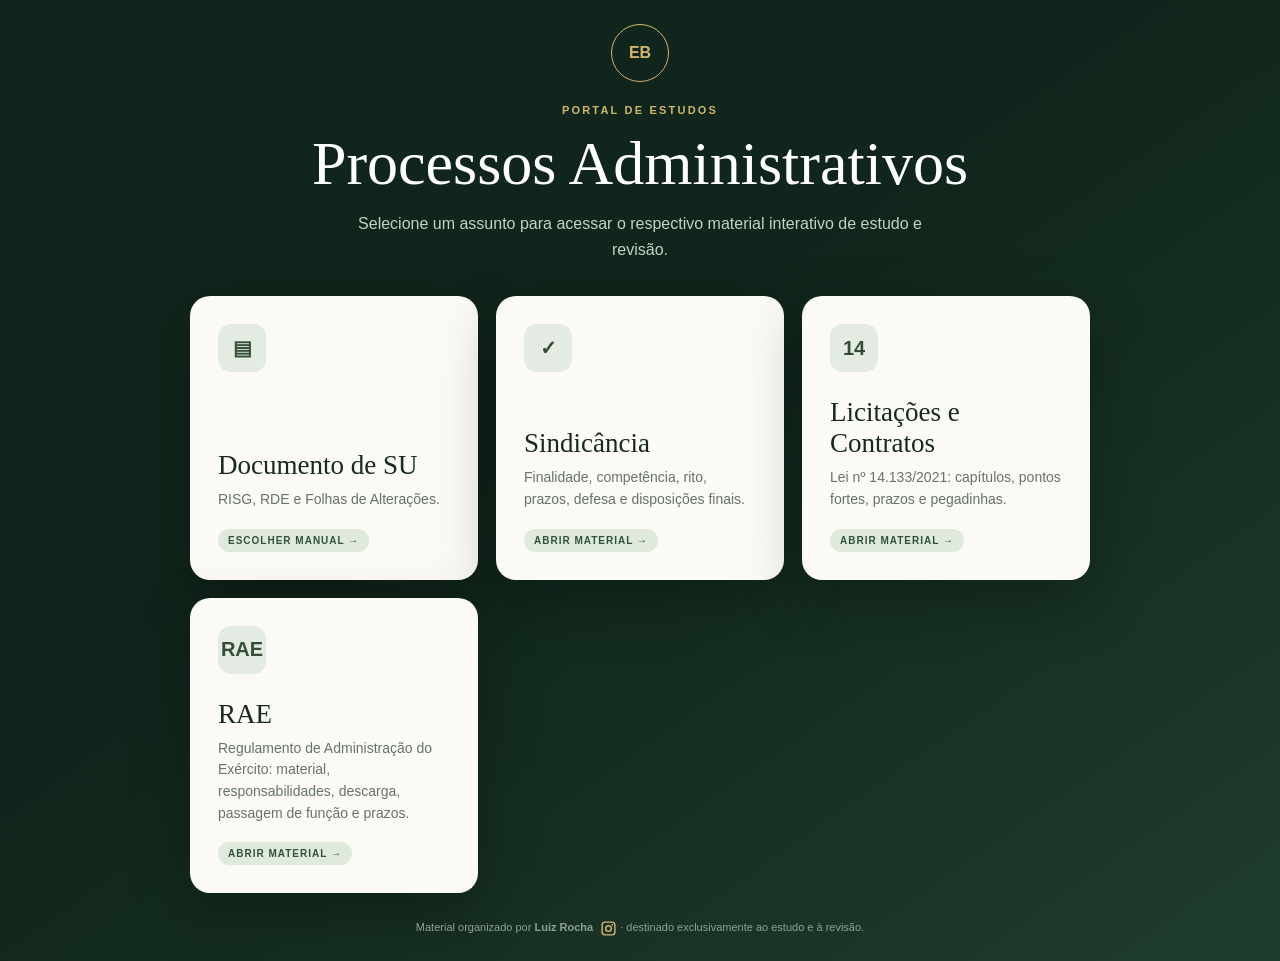
==== commit 381269f4: "Adiciona ícone do Instagram na home" ====
--- a/index.html
+++ b/index.html
@@ -1,2 +1,2 @@
 <!doctype html>
-<html lang="pt-BR"><head><meta charset="utf-8"><meta name="viewport" content="width=device-width,initial-scale=1"><title>Portal de Estudos Administrativos</title><link rel="stylesheet" href="css/style.css"><style>:root{--green:#173025;--olive:#324f36;--gold:#d3b56c;--paper:#fbfaf6;--ink:#17291f;--muted:#66736a}body{min-height:100vh;background:linear-gradient(145deg,#10251b 0 43%,#1f3d2d 100%);color:#fff;display:grid;place-items:center;padding:24px}main{width:min(900px,100%)}header{text-align:center;margin-bottom:34px}.seal{width:58px;height:58px;border:1px solid var(--gold);border-radius:50%;display:grid;place-items:center;margin:0 auto 18px;color:var(--gold);font-weight:800}.eyebrow{font-size:11px;letter-spacing:.2em;color:var(--gold);font-weight:700}h1{font:clamp(34px,7vw,62px) Georgia,serif;margin:10px 0 12px}header p{color:#c5d2c8;line-height:1.6;margin:0 auto;max-width:580px}.options{display:grid;grid-template-columns:repeat(3,1fr);gap:18px}.option{min-height:245px;border-radius:20px;padding:28px;display:flex;flex-direction:column;text-decoration:none;transition:.2s;background:var(--paper);color:var(--ink);box-shadow:0 20px 60px #0004}.icon{width:48px;height:48px;border-radius:13px;display:grid;place-items:center;font-size:20px;font-weight:bold;margin-bottom:auto;background:#e4ebe2;color:var(--olive)}.option h2{font:27px Georgia,serif;margin:25px 0 8px}.option p{line-height:1.55;margin:0;font-size:14px;color:var(--muted)}.option:hover{transform:translateY(-5px);box-shadow:0 25px 65px #0006}.status{align-self:flex-start;margin-top:18px;padding:6px 10px;background:#dfe9dc;border-radius:30px;color:#31533b;font-size:10px;font-weight:bold;letter-spacing:.1em}footer{text-align:center;color:#8fa096;font-size:11px;margin-top:27px}@media(max-width:700px){body{min-height:100dvh;display:block;padding:max(18px,env(safe-area-inset-top)) 16px max(18px,env(safe-area-inset-bottom));background:linear-gradient(180deg,#10251b,#1f3d2d)}main{max-width:520px;margin:auto}header{text-align:left;margin:0 0 24px;padding:8px 2px 0;display:grid;grid-template-columns:48px 1fr;column-gap:13px;align-items:center}.seal{width:48px;height:48px;margin:0;grid-row:1/3}.eyebrow{font-size:9px;align-self:end}h1{font-size:30px;line-height:1.05;margin:4px 0 0;align-self:start}header p{grid-column:1/-1;font-size:13px;line-height:1.45;margin:14px 0 0}.options{grid-template-columns:1fr;gap:12px}.option{min-height:0;border-radius:16px;padding:17px;display:grid;grid-template-columns:44px 1fr;grid-template-rows:auto auto auto;column-gap:14px;align-items:center}.icon{width:44px;height:44px;border-radius:11px;font-size:16px;margin:0;grid-row:1/3}.option h2{font-size:22px;line-height:1.1;margin:0 0 5px}.option p{font-size:12px;line-height:1.4}.status{grid-column:2;margin-top:11px;padding:5px 9px;font-size:9px}.option:hover{transform:none}footer{margin-top:20px;font-size:10px}}</style></head><body><main><header><div class="seal">EB</div><span class="eyebrow">PORTAL DE ESTUDOS</span><h1>Processos Administrativos</h1><p>Selecione um assunto para acessar o respectivo material interativo de estudo e revisão.</p></header><section class="options"><a class="option" href="documento-su.html"><div class="icon">▤</div><h2>Documento de SU</h2><p>RISG, RDE e Folhas de Alterações.</p><span class="status">ESCOLHER MANUAL →</span></a><a class="option" href="sindicancia.html"><div class="icon">✓</div><h2>Sindicância</h2><p>Finalidade, competência, rito, prazos, defesa e disposições finais.</p><span class="status">ABRIR MATERIAL →</span></a><a class="option" href="licitacoes-contratos.html"><div class="icon">14</div><h2>Licitações e Contratos</h2><p>Lei nº 14.133/2021: capítulos, pontos fortes, prazos e pegadinhas.</p><span class="status">ABRIR MATERIAL →</span></a><a class="option" href="rae.html"><div class="icon">RAE</div><h2>RAE</h2><p>Regulamento de Administração do Exército: material, responsabilidades, descarga, passagem de função e prazos.</p><span class="status">ABRIR MATERIAL →</span></a></section><footer>Material organizado por <strong>Luiz Rocha</strong> · destinado exclusivamente ao estudo e à revisão.</footer></main></body></html>+<html lang="pt-BR"><head><meta charset="utf-8"><meta name="viewport" content="width=device-width,initial-scale=1"><title>Portal de Estudos Administrativos</title><link rel="stylesheet" href="css/style.css"><style>:root{--green:#173025;--olive:#324f36;--gold:#d3b56c;--paper:#fbfaf6;--ink:#17291f;--muted:#66736a}body{min-height:100vh;background:linear-gradient(145deg,#10251b 0 43%,#1f3d2d 100%);color:#fff;display:grid;place-items:center;padding:24px}main{width:min(900px,100%)}header{text-align:center;margin-bottom:34px}.seal{width:58px;height:58px;border:1px solid var(--gold);border-radius:50%;display:grid;place-items:center;margin:0 auto 18px;color:var(--gold);font-weight:800}.eyebrow{font-size:11px;letter-spacing:.2em;color:var(--gold);font-weight:700}h1{font:clamp(34px,7vw,62px) Georgia,serif;margin:10px 0 12px}header p{color:#c5d2c8;line-height:1.6;margin:0 auto;max-width:580px}.options{display:grid;grid-template-columns:repeat(3,1fr);gap:18px}.option{min-height:245px;border-radius:20px;padding:28px;display:flex;flex-direction:column;text-decoration:none;transition:.2s;background:var(--paper);color:var(--ink);box-shadow:0 20px 60px #0004}.icon{width:48px;height:48px;border-radius:13px;display:grid;place-items:center;font-size:20px;font-weight:bold;margin-bottom:auto;background:#e4ebe2;color:var(--olive)}.option h2{font:27px Georgia,serif;margin:25px 0 8px}.option p{line-height:1.55;margin:0;font-size:14px;color:var(--muted)}.option:hover{transform:translateY(-5px);box-shadow:0 25px 65px #0006}.status{align-self:flex-start;margin-top:18px;padding:6px 10px;background:#dfe9dc;border-radius:30px;color:#31533b;font-size:10px;font-weight:bold;letter-spacing:.1em}footer{text-align:center;color:#8fa096;font-size:11px;margin-top:27px}.instagram{display:inline-flex;align-items:center;justify-content:center;margin-left:7px;color:var(--gold);vertical-align:middle;transition:.2s}.instagram:hover{transform:translateY(-2px);color:#fff}.instagram svg{width:17px;height:17px;fill:currentColor}@media(max-width:700px){body{min-height:100dvh;display:block;padding:max(18px,env(safe-area-inset-top)) 16px max(18px,env(safe-area-inset-bottom));background:linear-gradient(180deg,#10251b,#1f3d2d)}main{max-width:520px;margin:auto}header{text-align:left;margin:0 0 24px;padding:8px 2px 0;display:grid;grid-template-columns:48px 1fr;column-gap:13px;align-items:center}.seal{width:48px;height:48px;margin:0;grid-row:1/3}.eyebrow{font-size:9px;align-self:end}h1{font-size:30px;line-height:1.05;margin:4px 0 0;align-self:start}header p{grid-column:1/-1;font-size:13px;line-height:1.45;margin:14px 0 0}.options{grid-template-columns:1fr;gap:12px}.option{min-height:0;border-radius:16px;padding:17px;display:grid;grid-template-columns:44px 1fr;grid-template-rows:auto auto auto;column-gap:14px;align-items:center}.icon{width:44px;height:44px;border-radius:11px;font-size:16px;margin:0;grid-row:1/3}.option h2{font-size:22px;line-height:1.1;margin:0 0 5px}.option p{font-size:12px;line-height:1.4}.status{grid-column:2;margin-top:11px;padding:5px 9px;font-size:9px}.option:hover{transform:none}footer{margin-top:20px;font-size:10px}}</style></head><body><main><header><div class="seal">EB</div><span class="eyebrow">PORTAL DE ESTUDOS</span><h1>Processos Administrativos</h1><p>Selecione um assunto para acessar o respectivo material interativo de estudo e revisão.</p></header><section class="options"><a class="option" href="documento-su.html"><div class="icon">▤</div><h2>Documento de SU</h2><p>RISG, RDE e Folhas de Alterações.</p><span class="status">ESCOLHER MANUAL →</span></a><a class="option" href="sindicancia.html"><div class="icon">✓</div><h2>Sindicância</h2><p>Finalidade, competência, rito, prazos, defesa e disposições finais.</p><span class="status">ABRIR MATERIAL →</span></a><a class="option" href="licitacoes-contratos.html"><div class="icon">14</div><h2>Licitações e Contratos</h2><p>Lei nº 14.133/2021: capítulos, pontos fortes, prazos e pegadinhas.</p><span class="status">ABRIR MATERIAL →</span></a><a class="option" href="rae.html"><div class="icon">RAE</div><h2>RAE</h2><p>Regulamento de Administração do Exército: material, responsabilidades, descarga, passagem de função e prazos.</p><span class="status">ABRIR MATERIAL →</span></a></section><footer>Material organizado por <strong>Luiz Rocha</strong><a class="instagram" href="https://www.instagram.com/" target="_blank" rel="noopener noreferrer" aria-label="Instagram" title="Instagram"><svg viewBox="0 0 24 24" aria-hidden="true"><path d="M7 2h10a5 5 0 0 1 5 5v10a5 5 0 0 1-5 5H7a5 5 0 0 1-5-5V7a5 5 0 0 1 5-5Zm0 2a3 3 0 0 0-3 3v10a3 3 0 0 0 3 3h10a3 3 0 0 0 3-3V7a3 3 0 0 0-3-3H7Zm10.5 1.5a1.25 1.25 0 1 1 0 2.5 1.25 1.25 0 0 1 0-2.5ZM12 7a5 5 0 1 1 0 10 5 5 0 0 1 0-10Zm0 2a3 3 0 1 0 0 6 3 3 0 0 0 0-6Z"/></svg></a> · destinado exclusivamente ao estudo e à revisão.</footer></main></body></html>
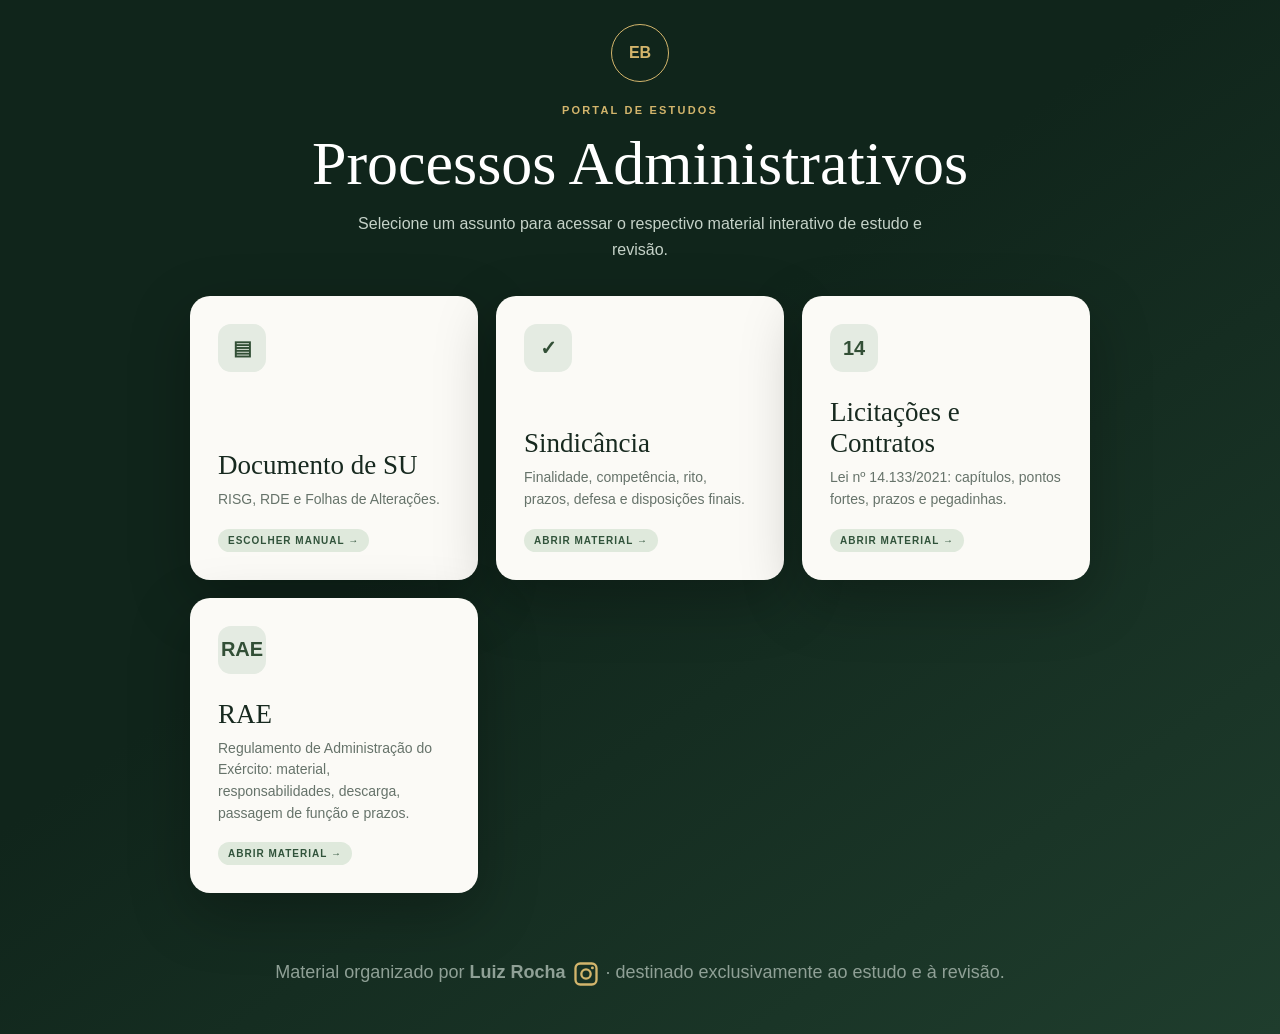
==== commit c7ab971e: "Atualiza perfil do Instagram e amplia rodapé" ====
--- a/index.html
+++ b/index.html
@@ -1,2 +1,2 @@
 <!doctype html>
-<html lang="pt-BR"><head><meta charset="utf-8"><meta name="viewport" content="width=device-width,initial-scale=1"><title>Portal de Estudos Administrativos</title><link rel="stylesheet" href="css/style.css"><style>:root{--green:#173025;--olive:#324f36;--gold:#d3b56c;--paper:#fbfaf6;--ink:#17291f;--muted:#66736a}body{min-height:100vh;background:linear-gradient(145deg,#10251b 0 43%,#1f3d2d 100%);color:#fff;display:grid;place-items:center;padding:24px}main{width:min(900px,100%)}header{text-align:center;margin-bottom:34px}.seal{width:58px;height:58px;border:1px solid var(--gold);border-radius:50%;display:grid;place-items:center;margin:0 auto 18px;color:var(--gold);font-weight:800}.eyebrow{font-size:11px;letter-spacing:.2em;color:var(--gold);font-weight:700}h1{font:clamp(34px,7vw,62px) Georgia,serif;margin:10px 0 12px}header p{color:#c5d2c8;line-height:1.6;margin:0 auto;max-width:580px}.options{display:grid;grid-template-columns:repeat(3,1fr);gap:18px}.option{min-height:245px;border-radius:20px;padding:28px;display:flex;flex-direction:column;text-decoration:none;transition:.2s;background:var(--paper);color:var(--ink);box-shadow:0 20px 60px #0004}.icon{width:48px;height:48px;border-radius:13px;display:grid;place-items:center;font-size:20px;font-weight:bold;margin-bottom:auto;background:#e4ebe2;color:var(--olive)}.option h2{font:27px Georgia,serif;margin:25px 0 8px}.option p{line-height:1.55;margin:0;font-size:14px;color:var(--muted)}.option:hover{transform:translateY(-5px);box-shadow:0 25px 65px #0006}.status{align-self:flex-start;margin-top:18px;padding:6px 10px;background:#dfe9dc;border-radius:30px;color:#31533b;font-size:10px;font-weight:bold;letter-spacing:.1em}footer{text-align:center;color:#8fa096;font-size:11px;margin-top:27px}.instagram{display:inline-flex;align-items:center;justify-content:center;margin-left:7px;color:var(--gold);vertical-align:middle;transition:.2s}.instagram:hover{transform:translateY(-2px);color:#fff}.instagram svg{width:17px;height:17px;fill:currentColor}@media(max-width:700px){body{min-height:100dvh;display:block;padding:max(18px,env(safe-area-inset-top)) 16px max(18px,env(safe-area-inset-bottom));background:linear-gradient(180deg,#10251b,#1f3d2d)}main{max-width:520px;margin:auto}header{text-align:left;margin:0 0 24px;padding:8px 2px 0;display:grid;grid-template-columns:48px 1fr;column-gap:13px;align-items:center}.seal{width:48px;height:48px;margin:0;grid-row:1/3}.eyebrow{font-size:9px;align-self:end}h1{font-size:30px;line-height:1.05;margin:4px 0 0;align-self:start}header p{grid-column:1/-1;font-size:13px;line-height:1.45;margin:14px 0 0}.options{grid-template-columns:1fr;gap:12px}.option{min-height:0;border-radius:16px;padding:17px;display:grid;grid-template-columns:44px 1fr;grid-template-rows:auto auto auto;column-gap:14px;align-items:center}.icon{width:44px;height:44px;border-radius:11px;font-size:16px;margin:0;grid-row:1/3}.option h2{font-size:22px;line-height:1.1;margin:0 0 5px}.option p{font-size:12px;line-height:1.4}.status{grid-column:2;margin-top:11px;padding:5px 9px;font-size:9px}.option:hover{transform:none}footer{margin-top:20px;font-size:10px}}</style></head><body><main><header><div class="seal">EB</div><span class="eyebrow">PORTAL DE ESTUDOS</span><h1>Processos Administrativos</h1><p>Selecione um assunto para acessar o respectivo material interativo de estudo e revisão.</p></header><section class="options"><a class="option" href="documento-su.html"><div class="icon">▤</div><h2>Documento de SU</h2><p>RISG, RDE e Folhas de Alterações.</p><span class="status">ESCOLHER MANUAL →</span></a><a class="option" href="sindicancia.html"><div class="icon">✓</div><h2>Sindicância</h2><p>Finalidade, competência, rito, prazos, defesa e disposições finais.</p><span class="status">ABRIR MATERIAL →</span></a><a class="option" href="licitacoes-contratos.html"><div class="icon">14</div><h2>Licitações e Contratos</h2><p>Lei nº 14.133/2021: capítulos, pontos fortes, prazos e pegadinhas.</p><span class="status">ABRIR MATERIAL →</span></a><a class="option" href="rae.html"><div class="icon">RAE</div><h2>RAE</h2><p>Regulamento de Administração do Exército: material, responsabilidades, descarga, passagem de função e prazos.</p><span class="status">ABRIR MATERIAL →</span></a></section><footer>Material organizado por <strong>Luiz Rocha</strong><a class="instagram" href="https://www.instagram.com/" target="_blank" rel="noopener noreferrer" aria-label="Instagram" title="Instagram"><svg viewBox="0 0 24 24" aria-hidden="true"><path d="M7 2h10a5 5 0 0 1 5 5v10a5 5 0 0 1-5 5H7a5 5 0 0 1-5-5V7a5 5 0 0 1 5-5Zm0 2a3 3 0 0 0-3 3v10a3 3 0 0 0 3 3h10a3 3 0 0 0 3-3V7a3 3 0 0 0-3-3H7Zm10.5 1.5a1.25 1.25 0 1 1 0 2.5 1.25 1.25 0 0 1 0-2.5ZM12 7a5 5 0 1 1 0 10 5 5 0 0 1 0-10Zm0 2a3 3 0 1 0 0 6 3 3 0 0 0 0-6Z"/></svg></a> · destinado exclusivamente ao estudo e à revisão.</footer></main></body></html>+<html lang="pt-BR"><head><meta charset="utf-8"><meta name="viewport" content="width=device-width,initial-scale=1"><title>Portal de Estudos Administrativos</title><link rel="stylesheet" href="css/style.css"><style>:root{--green:#173025;--olive:#324f36;--gold:#d3b56c;--paper:#fbfaf6;--ink:#17291f;--muted:#66736a}body{min-height:100vh;background:linear-gradient(145deg,#10251b 0 43%,#1f3d2d 100%);color:#fff;display:grid;place-items:center;padding:24px}main{width:min(900px,100%)}header{text-align:center;margin-bottom:34px}.seal{width:58px;height:58px;border:1px solid var(--gold);border-radius:50%;display:grid;place-items:center;margin:0 auto 18px;color:var(--gold);font-weight:800}.eyebrow{font-size:11px;letter-spacing:.2em;color:var(--gold);font-weight:700}h1{font:clamp(34px,7vw,62px) Georgia,serif;margin:10px 0 12px}header p{color:#c5d2c8;line-height:1.6;margin:0 auto;max-width:580px}.options{display:grid;grid-template-columns:repeat(3,1fr);gap:18px}.option{min-height:245px;border-radius:20px;padding:28px;display:flex;flex-direction:column;text-decoration:none;transition:.2s;background:var(--paper);color:var(--ink);box-shadow:0 20px 60px #0004}.icon{width:48px;height:48px;border-radius:13px;display:grid;place-items:center;font-size:20px;font-weight:bold;margin-bottom:auto;background:#e4ebe2;color:var(--olive)}.option h2{font:27px Georgia,serif;margin:25px 0 8px}.option p{line-height:1.55;margin:0;font-size:14px;color:var(--muted)}.option:hover{transform:translateY(-5px);box-shadow:0 25px 65px #0006}.status{align-self:flex-start;margin-top:18px;padding:6px 10px;background:#dfe9dc;border-radius:30px;color:#31533b;font-size:10px;font-weight:bold;letter-spacing:.1em}footer{text-align:center;color:#8fa096;font-size:18px;margin-top:42px;padding:22px 12px;line-height:1.7}.instagram{display:inline-flex;align-items:center;justify-content:center;margin-left:7px;color:var(--gold);vertical-align:middle;transition:.2s}.instagram:hover{transform:translateY(-2px);color:#fff}.instagram svg{width:28px;height:28px;fill:currentColor}@media(max-width:700px){body{min-height:100dvh;display:block;padding:max(18px,env(safe-area-inset-top)) 16px max(18px,env(safe-area-inset-bottom));background:linear-gradient(180deg,#10251b,#1f3d2d)}main{max-width:520px;margin:auto}header{text-align:left;margin:0 0 24px;padding:8px 2px 0;display:grid;grid-template-columns:48px 1fr;column-gap:13px;align-items:center}.seal{width:48px;height:48px;margin:0;grid-row:1/3}.eyebrow{font-size:9px;align-self:end}h1{font-size:30px;line-height:1.05;margin:4px 0 0;align-self:start}header p{grid-column:1/-1;font-size:13px;line-height:1.45;margin:14px 0 0}.options{grid-template-columns:1fr;gap:12px}.option{min-height:0;border-radius:16px;padding:17px;display:grid;grid-template-columns:44px 1fr;grid-template-rows:auto auto auto;column-gap:14px;align-items:center}.icon{width:44px;height:44px;border-radius:11px;font-size:16px;margin:0;grid-row:1/3}.option h2{font-size:22px;line-height:1.1;margin:0 0 5px}.option p{font-size:12px;line-height:1.4}.status{grid-column:2;margin-top:11px;padding:5px 9px;font-size:9px}.option:hover{transform:none}footer{margin-top:32px;font-size:16px;padding:18px 10px}}</style></head><body><main><header><div class="seal">EB</div><span class="eyebrow">PORTAL DE ESTUDOS</span><h1>Processos Administrativos</h1><p>Selecione um assunto para acessar o respectivo material interativo de estudo e revisão.</p></header><section class="options"><a class="option" href="documento-su.html"><div class="icon">▤</div><h2>Documento de SU</h2><p>RISG, RDE e Folhas de Alterações.</p><span class="status">ESCOLHER MANUAL →</span></a><a class="option" href="sindicancia.html"><div class="icon">✓</div><h2>Sindicância</h2><p>Finalidade, competência, rito, prazos, defesa e disposições finais.</p><span class="status">ABRIR MATERIAL →</span></a><a class="option" href="licitacoes-contratos.html"><div class="icon">14</div><h2>Licitações e Contratos</h2><p>Lei nº 14.133/2021: capítulos, pontos fortes, prazos e pegadinhas.</p><span class="status">ABRIR MATERIAL →</span></a><a class="option" href="rae.html"><div class="icon">RAE</div><h2>RAE</h2><p>Regulamento de Administração do Exército: material, responsabilidades, descarga, passagem de função e prazos.</p><span class="status">ABRIR MATERIAL →</span></a></section><footer>Material organizado por <strong>Luiz Rocha</strong><a class="instagram" href="https://www.instagram.com/luizgsrocha/" target="_blank" rel="noopener noreferrer" aria-label="Instagram de Luiz Rocha" title="@luizgsrocha"><svg viewBox="0 0 24 24" aria-hidden="true"><path d="M7 2h10a5 5 0 0 1 5 5v10a5 5 0 0 1-5 5H7a5 5 0 0 1-5-5V7a5 5 0 0 1 5-5Zm0 2a3 3 0 0 0-3 3v10a3 3 0 0 0 3 3h10a3 3 0 0 0 3-3V7a3 3 0 0 0-3-3H7Zm10.5 1.5a1.25 1.25 0 1 1 0 2.5 1.25 1.25 0 0 1 0-2.5ZM12 7a5 5 0 1 1 0 10 5 5 0 0 1 0-10Zm0 2a3 3 0 1 0 0 6 3 3 0 0 0 0-6Z"/></svg></a> · destinado exclusivamente ao estudo e à revisão.</footer></main></body></html>
